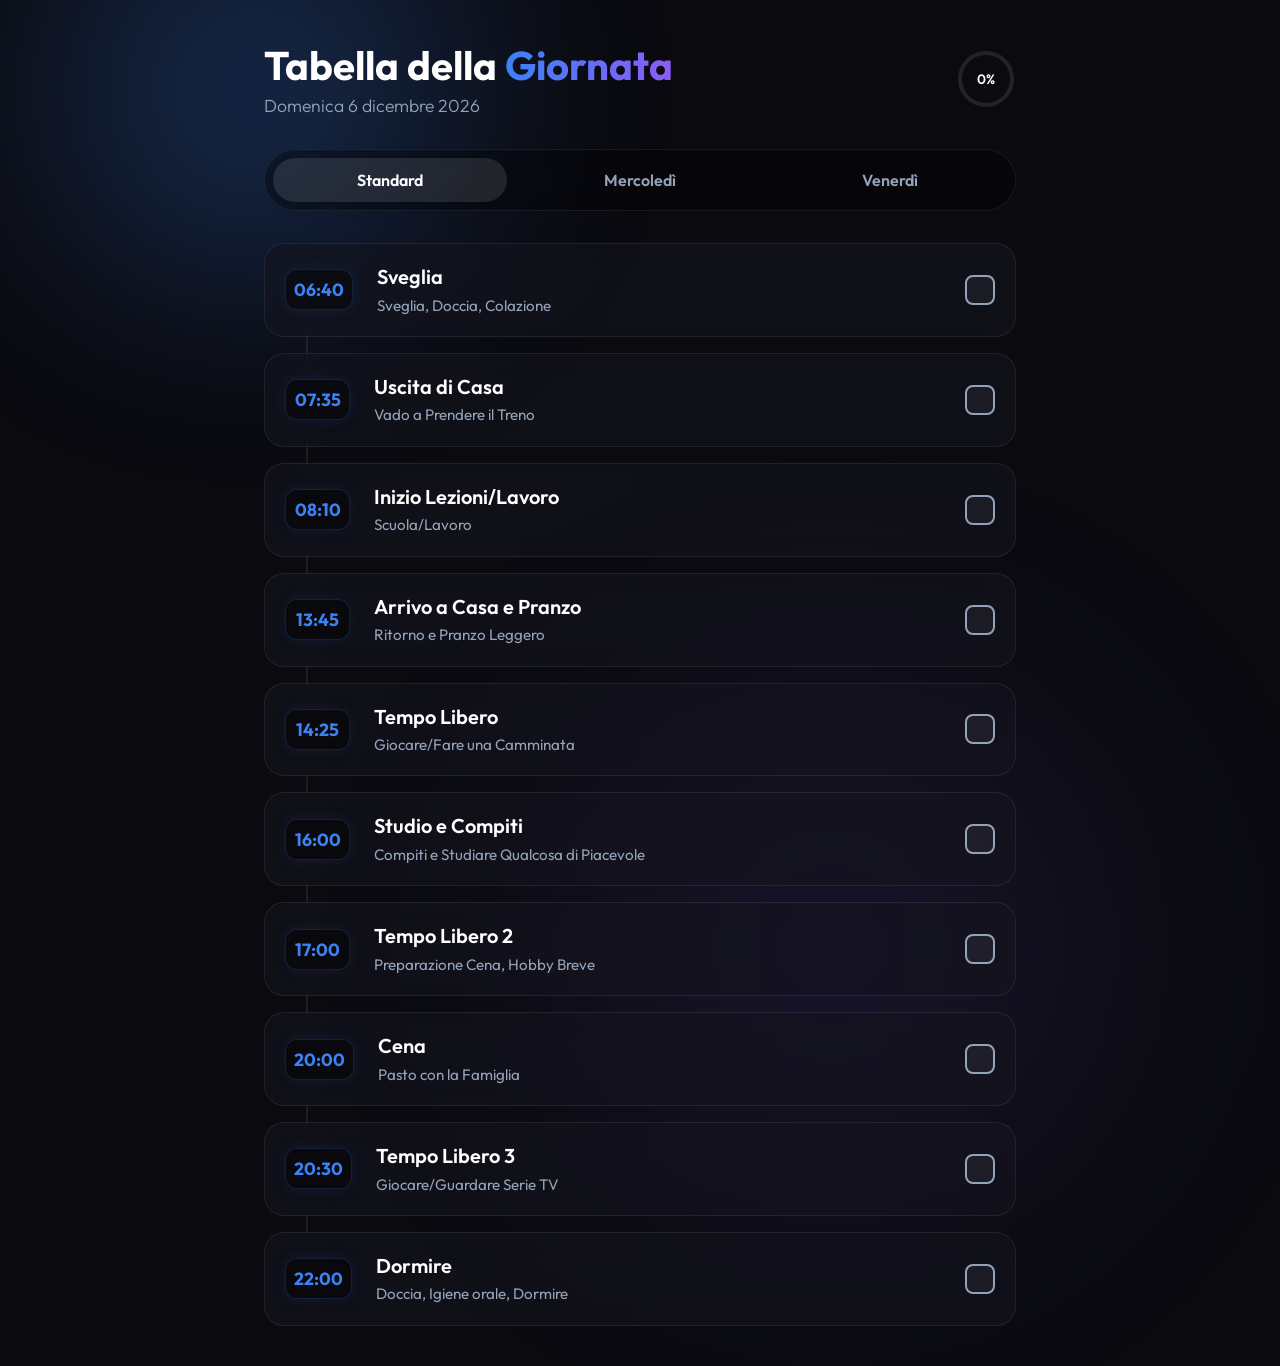
==== index.html @ 7959466a "Add files via upload" ====
<!DOCTYPE html>
<html lang="it">

<head>
    <meta charset="UTF-8">
    <meta name="viewport" content="width=device-width, initial-scale=1.0">
    <title>La Mia Giornata</title>
    <link rel="preconnect" href="https://fonts.googleapis.com">
    <link rel="preconnect" href="https://fonts.gstatic.com" crossorigin>
    <link href="https://fonts.googleapis.com/css2?family=Outfit:wght@300;400;600;700&display=swap" rel="stylesheet">
    <link href='https://unpkg.com/boxicons@2.1.4/css/boxicons.min.css' rel='stylesheet'>
    <link rel="stylesheet" href="style.css">
</head>

<body>
    <div class="background-glow"></div>
    <div class="container">
        <header>
            <div class="header-left">
                <h1>Tabella della <span class="highlight">Giornata</span></h1>
                <p id="date-display" class="date-display">Caricamento data...</p>
            </div>
            <div class="header-right">
                <div class="progress-ring-container" title="Progresso Giornaliero">
                    <svg class="progress-ring" width="60" height="60">
                        <circle class="progress-ring__circle-bg" stroke="rgba(255,255,255,0.1)" stroke-width="4"
                            fill="transparent" r="26" cx="30" cy="30" />
                        <circle class="progress-ring__circle" id="progress-circle" stroke="#3b82f6" stroke-width="4"
                            fill="transparent" r="26" cx="30" cy="30" />
                    </svg>
                    <span id="progress-text" class="progress-text">0%</span>
                </div>
            </div>
        </header>

        <div class="tabs" id="day-tabs">
            <button class="tab-btn active" data-day="standard">Standard</button>
            <button class="tab-btn" data-day="mercoledi">Mercoledì</button>
            <button class="tab-btn" data-day="venerdi">Venerdì</button>
        </div>

        <main>
            <div class="schedule-list" id="schedule-list">
                <!-- Tasks injected by JavaScript -->
            </div>
            <div class="all-done-message" id="all-done-message">
                <i class='bx bxs-party'></i>
                <h3>Giornata Completata!</h3>
                <p>Ottimo lavoro. Hai completato tutte le attività previste per oggi.</p>
            </div>
        </main>
    </div>

    <script src="script.js"></script>
</body>

</html>
---- style.css ----
:root {
    --bg-main: #0a0a0f;
    --card-bg: rgba(20, 20, 30, 0.6);
    --card-border: rgba(255, 255, 255, 0.08);
    --text-primary: #ffffff;
    --text-secondary: #94a3b8;
    --accent: #3b82f6;
    --accent-glow: rgba(59, 130, 246, 0.5);
    --success: #10b981;
    --gradient-start: #3b82f6;
    --gradient-end: #8b5cf6;
}

* {
    margin: 0;
    padding: 0;
    box-sizing: border-box;
    font-family: 'Outfit', sans-serif;
}

body {
    background-color: var(--bg-main);
    color: var(--text-primary);
    min-height: 100vh;
    display: flex;
    justify-content: center;
    position: relative;
    overflow-x: hidden;
}

.background-glow {
    position: fixed;
    top: -20vh;
    left: -10vw;
    width: 60vw;
    height: 60vh;
    background: radial-gradient(circle, var(--accent-glow) 0%, rgba(10,10,15,0) 70%);
    filter: blur(80px);
    z-index: -1;
    opacity: 0.6;
}

.background-glow::after {
    content: '';
    position: absolute;
    bottom: -100vh;
    right: -50vw;
    width: 70vw;
    height: 70vh;
    background: radial-gradient(circle, rgba(139, 92, 246, 0.3) 0%, rgba(10,10,15,0) 70%);
    filter: blur(100px);
}

.container {
    width: 100%;
    max-width: 800px;
    padding: 2.5rem 1.5rem;
    z-index: 1;
}

header {
    display: flex;
    justify-content: space-between;
    align-items: center;
    margin-bottom: 2rem;
    animation: fadeInDown 0.8s ease backwards;
}

h1 {
    font-size: 2.5rem;
    font-weight: 700;
    margin-bottom: 0.25rem;
}

.highlight {
    background: linear-gradient(to right, var(--gradient-start), var(--gradient-end));
    -webkit-background-clip: text;
    -webkit-text-fill-color: transparent;
}

.date-display {
    color: var(--text-secondary);
    font-size: 1.1rem;
    font-weight: 300;
}

.progress-ring-container {
    position: relative;
    width: 60px;
    height: 60px;
    display: flex;
    align-items: center;
    justify-content: center;
}

.progress-ring__circle, .progress-ring__circle-bg {
    transition: stroke-dashoffset 0.5s ease-in-out, stroke 0.5s ease;
    transform: rotate(-90deg);
    transform-origin: 50% 50%;
    stroke-linecap: round;
}

.progress-text {
    position: absolute;
    font-size: 0.85rem;
    font-weight: 600;
}

.tabs {
    display: flex;
    gap: 1rem;
    margin-bottom: 2rem;
    background: rgba(0,0,0,0.3);
    padding: 0.5rem;
    border-radius: 100px;
    border: 1px solid var(--card-border);
    backdrop-filter: blur(10px);
    animation: fadeIn 1s ease backwards;
    animation-delay: 0.2s;
}

.tab-btn {
    flex: 1;
    background: transparent;
    border: none;
    color: var(--text-secondary);
    padding: 0.75rem 1.5rem;
    border-radius: 100px;
    font-size: 1rem;
    font-weight: 600;
    cursor: pointer;
    transition: all 0.3s ease;
}

.tab-btn:hover {
    color: var(--text-primary);
}

.tab-btn.active {
    background: rgba(255,255,255,0.1);
    color: var(--text-primary);
    box-shadow: 0 4px 15px rgba(0,0,0,0.2);
}

.schedule-list {
    display: flex;
    flex-direction: column;
    gap: 1rem;
    position: relative;
}

.schedule-list::before {
    content: '';
    position: absolute;
    left: 42px;
    top: 20px;
    bottom: 20px;
    width: 2px;
    background: var(--card-border);
    z-index: 0;
}

.task-card {
    display: flex;
    align-items: center;
    background: var(--card-bg);
    border: 1px solid var(--card-border);
    backdrop-filter: blur(12px);
    border-radius: 20px;
    padding: 1.25rem;
    gap: 1.5rem;
    transition: all 0.3s cubic-bezier(0.25, 0.8, 0.25, 1);
    position: relative;
    overflow: hidden;
    z-index: 1;
    animation: slideUpFade 0.6s ease backwards;
}

.task-card:hover {
    transform: translateY(-3px);
    box-shadow: 0 10px 25px rgba(0,0,0,0.4);
    border-color: rgba(255,255,255,0.15);
}

.task-card.completed {
    opacity: 0.6;
}

.task-card.completed::after {
    content: '';
    position: absolute;
    inset: 0;
    background: linear-gradient(to right, rgba(16, 185, 129, 0.1), transparent);
    z-index: -1;
}

.task-time {
    display: flex;
    flex-direction: column;
    align-items: center;
    justify-content: center;
    min-width: 65px;
    background: rgba(0,0,0,0.4);
    padding: 0.5rem;
    border-radius: 12px;
    font-weight: 700;
    color: var(--accent);
    font-size: 1.1rem;
    border: 1px solid rgba(59, 130, 246, 0.2);
    box-shadow: 0 0 15px rgba(59, 130, 246, 0.1);
}

.completed .task-time {
    color: var(--success);
    border-color: rgba(16, 185, 129, 0.3);
    box-shadow: 0 0 15px rgba(16, 185, 129, 0.1);
}

.task-info {
    flex: 1;
}

.task-title {
    font-size: 1.25rem;
    font-weight: 600;
    margin-bottom: 0.35rem;
    color: var(--text-primary);
    transition: color 0.3s;
}

.completed .task-title {
    color: var(--text-secondary);
    text-decoration: line-through;
}

.task-details {
    font-size: 0.95rem;
    color: var(--text-secondary);
    line-height: 1.4;
}

.checkbox-container {
    position: relative;
    width: 30px;
    height: 30px;
    cursor: pointer;
}

.checkbox-container input {
    position: absolute;
    opacity: 0;
    cursor: pointer;
    height: 0;
    width: 0;
}

.checkmark {
    position: absolute;
    top: 0;
    left: 0;
    height: 30px;
    width: 30px;
    background: rgba(255,255,255,0.05);
    border: 2px solid var(--text-secondary);
    border-radius: 8px;
    transition: all 0.3s ease;
    display: flex;
    align-items: center;
    justify-content: center;
}

.checkbox-container:hover input ~ .checkmark {
    border-color: var(--accent);
    background-color: rgba(59, 130, 246, 0.1);
}

.checkbox-container input:checked ~ .checkmark {
    background-color: var(--success);
    border-color: var(--success);
    box-shadow: 0 0 15px rgba(16, 185, 129, 0.4);
}

.checkmark:after {
    content: "";
    position: absolute;
    display: none;
    left: 9px;
    top: 4px;
    width: 6px;
    height: 14px;
    border: solid white;
    border-width: 0 2px 2px 0;
    transform: rotate(45deg);
    animation: checkAnim 0.3s forwards;
}

.checkbox-container input:checked ~ .checkmark:after {
    display: block;
}

.all-done-message {
    display: none;
    text-align: center;
    margin-top: 3rem;
    padding: 2.5rem;
    background: rgba(16, 185, 129, 0.1);
    border: 1px solid rgba(16, 185, 129, 0.2);
    border-radius: 20px;
    color: var(--success);
    animation: slideUpFade 0.6s ease;
}

.all-done-message.visible {
    display: block;
}

.all-done-message i {
    font-size: 4rem;
    margin-bottom: 1rem;
    text-shadow: 0 0 20px rgba(16, 185, 129, 0.4);
}

.all-done-message h3 {
    font-size: 1.5rem;
    margin-bottom: 0.5rem;
    color: var(--text-primary);
}

.all-done-message p {
    color: var(--text-secondary);
}

@keyframes slideUpFade {
    0% {
        opacity: 0;
        transform: translateY(20px);
    }
    100% {
        opacity: 1;
        transform: translateY(0);
    }
}

@keyframes fadeIn {
    0% { opacity: 0; }
    100% { opacity: 1; }
}

@keyframes fadeInDown {
    0% {
        opacity: 0;
        transform: translateY(-20px);
    }
    100% {
        opacity: 1;
        transform: translateY(0);
    }
}

@keyframes checkAnim {
    0% {
        height: 0;
        width: 0;
        opacity: 0;
    }
    100% {
        height: 14px;
        width: 6px;
        opacity: 1;
    }
}

@media (max-width: 600px) {
    header {
        flex-direction: column;
        align-items: flex-start;
        gap: 1.5rem;
    }
    
    .header-right {
        align-self: flex-start;
    }

    .task-card {
        padding: 1rem;
        gap: 1rem;
    }
    
    h1 {
        font-size: 2rem;
    }
}
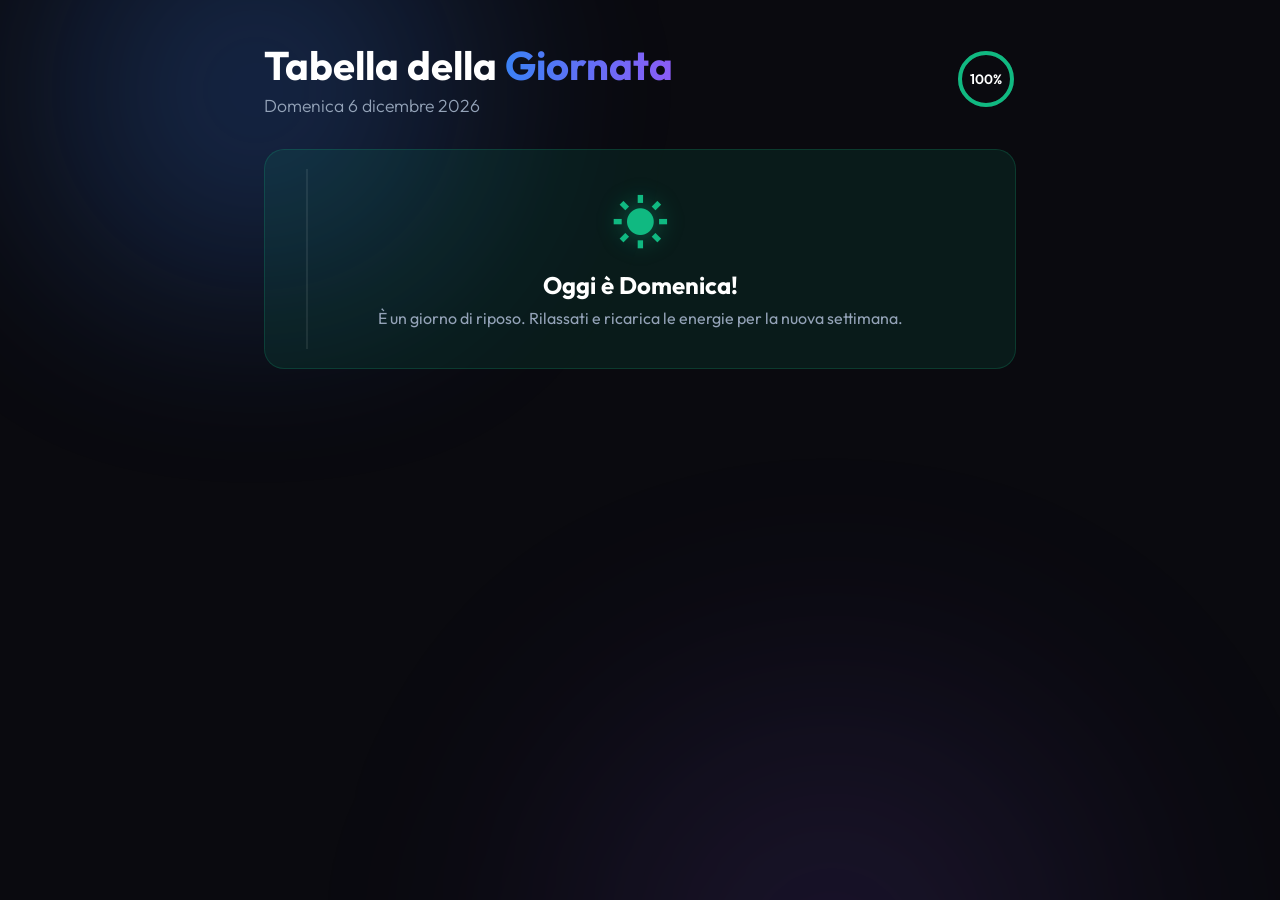
==== commit 110391cc: "Add files via upload" ====
--- a/index.html
+++ b/index.html
@@ -33,11 +33,13 @@
             </div>
         </header>
 
+        <!-- Tabs removed as per user request to only show the relevant day automatically
         <div class="tabs" id="day-tabs">
             <button class="tab-btn active" data-day="standard">Standard</button>
             <button class="tab-btn" data-day="mercoledi">Mercoledì</button>
             <button class="tab-btn" data-day="venerdi">Venerdì</button>
         </div>
+        -->
 
         <main>
             <div class="schedule-list" id="schedule-list">
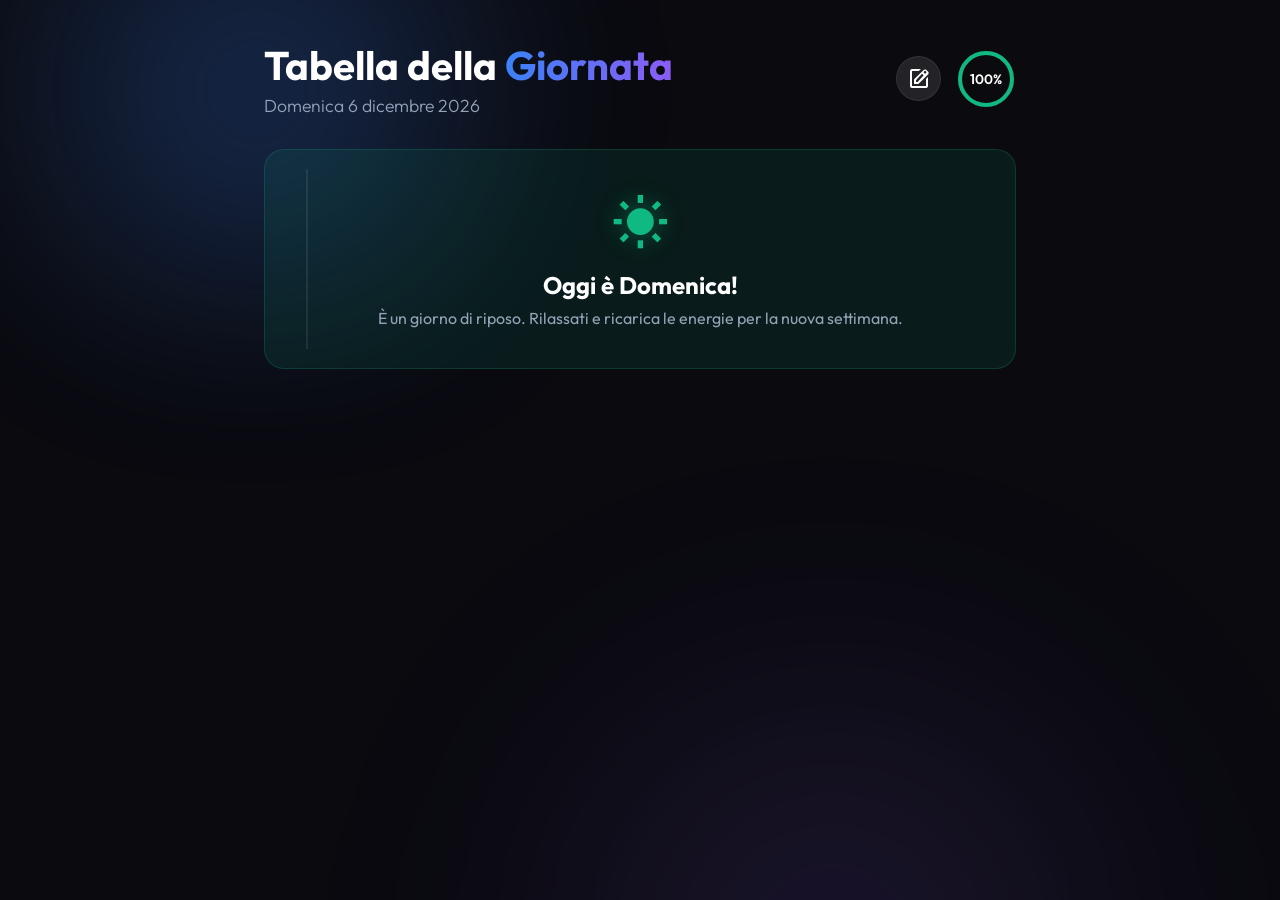
==== commit 194d5221: "Add files via upload" ====
--- a/index.html
+++ b/index.html
@@ -21,6 +21,9 @@
                 <p id="date-display" class="date-display">Caricamento data...</p>
             </div>
             <div class="header-right">
+                <button class="icon-btn" id="edit-btn" title="Modifica Tabella">
+                    <i class='bx bx-edit'></i>
+                </button>
                 <div class="progress-ring-container" title="Progresso Giornaliero">
                     <svg class="progress-ring" width="60" height="60">
                         <circle class="progress-ring__circle-bg" stroke="rgba(255,255,255,0.1)" stroke-width="4"
@@ -53,6 +56,36 @@
         </main>
     </div>
 
+    <!-- Edit Modal -->
+    <div class="modal-overlay" id="edit-modal">
+        <div class="modal-content">
+            <div class="modal-header">
+                <h2>Modifica <span class="highlight">Tabella</span></h2>
+                <button class="close-btn" id="close-modal-btn"><i class='bx bx-x'></i></button>
+            </div>
+
+            <div class="modal-tabs">
+                <button class="modal-tab-btn active" data-edit-day="standard">Standard</button>
+                <button class="modal-tab-btn" data-edit-day="mercoledi">Mercoledì</button>
+                <button class="modal-tab-btn" data-edit-day="venerdi">Venerdì</button>
+            </div>
+
+            <div class="modal-body">
+                <div id="edit-tasks-container" class="edit-tasks-container">
+                    <!-- Tasks injected by JavaScript -->
+                </div>
+                <button class="add-task-btn" id="add-task-btn">
+                    <i class='bx bx-plus'></i> Aggiungi Attività
+                </button>
+            </div>
+
+            <div class="modal-footer">
+                <button class="btn btn-secondary" id="cancel-edit-btn">Annulla</button>
+                <button class="btn btn-primary" id="save-edit-btn">Salva Modifiche</button>
+            </div>
+        </div>
+    </div>
+
     <script src="script.js"></script>
 </body>
 
--- a/style.css
+++ b/style.css
@@ -34,7 +34,7 @@
     left: -10vw;
     width: 60vw;
     height: 60vh;
-    background: radial-gradient(circle, var(--accent-glow) 0%, rgba(10,10,15,0) 70%);
+    background: radial-gradient(circle, var(--accent-glow) 0%, rgba(10, 10, 15, 0) 70%);
     filter: blur(80px);
     z-index: -1;
     opacity: 0.6;
@@ -47,7 +47,7 @@
     right: -50vw;
     width: 70vw;
     height: 70vh;
-    background: radial-gradient(circle, rgba(139, 92, 246, 0.3) 0%, rgba(10,10,15,0) 70%);
+    background: radial-gradient(circle, rgba(139, 92, 246, 0.3) 0%, rgba(10, 10, 15, 0) 70%);
     filter: blur(100px);
 }
 
@@ -75,6 +75,7 @@
 .highlight {
     background: linear-gradient(to right, var(--gradient-start), var(--gradient-end));
     -webkit-background-clip: text;
+    background-clip: text;
     -webkit-text-fill-color: transparent;
 }
 
@@ -93,7 +94,8 @@
     justify-content: center;
 }
 
-.progress-ring__circle, .progress-ring__circle-bg {
+.progress-ring__circle,
+.progress-ring__circle-bg {
     transition: stroke-dashoffset 0.5s ease-in-out, stroke 0.5s ease;
     transform: rotate(-90deg);
     transform-origin: 50% 50%;
@@ -110,7 +112,7 @@
     display: flex;
     gap: 1rem;
     margin-bottom: 2rem;
-    background: rgba(0,0,0,0.3);
+    background: rgba(0, 0, 0, 0.3);
     padding: 0.5rem;
     border-radius: 100px;
     border: 1px solid var(--card-border);
@@ -137,9 +139,9 @@
 }
 
 .tab-btn.active {
-    background: rgba(255,255,255,0.1);
-    color: var(--text-primary);
-    box-shadow: 0 4px 15px rgba(0,0,0,0.2);
+    background: rgba(255, 255, 255, 0.1);
+    color: var(--text-primary);
+    box-shadow: 0 4px 15px rgba(0, 0, 0, 0.2);
 }
 
 .schedule-list {
@@ -178,8 +180,8 @@
 
 .task-card:hover {
     transform: translateY(-3px);
-    box-shadow: 0 10px 25px rgba(0,0,0,0.4);
-    border-color: rgba(255,255,255,0.15);
+    box-shadow: 0 10px 25px rgba(0, 0, 0, 0.4);
+    border-color: rgba(255, 255, 255, 0.15);
 }
 
 .task-card.completed {
@@ -200,7 +202,7 @@
     align-items: center;
     justify-content: center;
     min-width: 65px;
-    background: rgba(0,0,0,0.4);
+    background: rgba(0, 0, 0, 0.4);
     padding: 0.5rem;
     border-radius: 12px;
     font-weight: 700;
@@ -260,7 +262,7 @@
     left: 0;
     height: 30px;
     width: 30px;
-    background: rgba(255,255,255,0.05);
+    background: rgba(255, 255, 255, 0.05);
     border: 2px solid var(--text-secondary);
     border-radius: 8px;
     transition: all 0.3s ease;
@@ -269,12 +271,12 @@
     justify-content: center;
 }
 
-.checkbox-container:hover input ~ .checkmark {
+.checkbox-container:hover input~.checkmark {
     border-color: var(--accent);
     background-color: rgba(59, 130, 246, 0.1);
 }
 
-.checkbox-container input:checked ~ .checkmark {
+.checkbox-container input:checked~.checkmark {
     background-color: var(--success);
     border-color: var(--success);
     box-shadow: 0 0 15px rgba(16, 185, 129, 0.4);
@@ -294,7 +296,7 @@
     animation: checkAnim 0.3s forwards;
 }
 
-.checkbox-container input:checked ~ .checkmark:after {
+.checkbox-container input:checked~.checkmark:after {
     display: block;
 }
 
@@ -335,6 +337,7 @@
         opacity: 0;
         transform: translateY(20px);
     }
+
     100% {
         opacity: 1;
         transform: translateY(0);
@@ -342,8 +345,13 @@
 }
 
 @keyframes fadeIn {
-    0% { opacity: 0; }
-    100% { opacity: 1; }
+    0% {
+        opacity: 0;
+    }
+
+    100% {
+        opacity: 1;
+    }
 }
 
 @keyframes fadeInDown {
@@ -351,6 +359,7 @@
         opacity: 0;
         transform: translateY(-20px);
     }
+
     100% {
         opacity: 1;
         transform: translateY(0);
@@ -363,11 +372,306 @@
         width: 0;
         opacity: 0;
     }
+
     100% {
         height: 14px;
         width: 6px;
         opacity: 1;
     }
+}
+
+/* Modal Styles */
+.icon-btn {
+    background: rgba(255, 255, 255, 0.1);
+    border: 1px solid var(--card-border);
+    color: var(--text-primary);
+    width: 45px;
+    height: 45px;
+    border-radius: 50%;
+    display: flex;
+    align-items: center;
+    justify-content: center;
+    font-size: 1.5rem;
+    cursor: pointer;
+    transition: all 0.3s ease;
+    margin-right: 15px;
+}
+
+.icon-btn:hover {
+    background: var(--accent);
+    color: white;
+    transform: rotate(15deg) scale(1.1);
+    box-shadow: 0 0 15px var(--accent-glow);
+}
+
+.header-right {
+    display: flex;
+    align-items: center;
+}
+
+.modal-overlay {
+    position: fixed;
+    top: 0;
+    left: 0;
+    right: 0;
+    bottom: 0;
+    background: rgba(0, 0, 0, 0.7);
+    backdrop-filter: blur(8px);
+    z-index: 1000;
+    display: flex;
+    align-items: center;
+    justify-content: center;
+    opacity: 0;
+    visibility: hidden;
+    transition: all 0.3s ease;
+}
+
+.modal-overlay.active {
+    opacity: 1;
+    visibility: visible;
+}
+
+.modal-content {
+    background: var(--bg-main);
+    border: 1px solid var(--card-border);
+    border-radius: 20px;
+    width: 90%;
+    max-width: 600px;
+    max-height: 90vh;
+    display: flex;
+    flex-direction: column;
+    box-shadow: 0 25px 50px -12px rgba(0, 0, 0, 0.5);
+    transform: translateY(20px);
+    transition: all 0.4s cubic-bezier(0.25, 0.8, 0.25, 1);
+}
+
+.modal-overlay.active .modal-content {
+    transform: translateY(0);
+}
+
+.modal-header {
+    padding: 1.5rem 2rem;
+    border-bottom: 1px solid var(--card-border);
+    display: flex;
+    justify-content: space-between;
+    align-items: center;
+}
+
+.modal-header h2 {
+    font-size: 1.8rem;
+}
+
+.close-btn {
+    background: transparent;
+    border: none;
+    color: var(--text-secondary);
+    font-size: 2rem;
+    cursor: pointer;
+    transition: color 0.3s;
+}
+
+.close-btn:hover {
+    color: #ef4444;
+    /* red */
+}
+
+.modal-tabs {
+    display: flex;
+    background: rgba(0, 0, 0, 0.3);
+    padding: 1rem 2rem 0;
+    border-bottom: 1px solid var(--card-border);
+}
+
+.modal-tab-btn {
+    background: transparent;
+    border: none;
+    color: var(--text-secondary);
+    padding: 1rem 1.5rem;
+    font-size: 1rem;
+    font-weight: 600;
+    cursor: pointer;
+    transition: all 0.3s ease;
+    border-bottom: 3px solid transparent;
+}
+
+.modal-tab-btn:hover {
+    color: var(--text-primary);
+}
+
+.modal-tab-btn.active {
+    color: var(--accent);
+    border-bottom-color: var(--accent);
+}
+
+.modal-body {
+    padding: 1.5rem 1rem 1.5rem 2rem;
+    overflow-y: auto;
+    flex: 1;
+}
+
+/* Custom Scrollbar for Modal Body */
+.modal-body::-webkit-scrollbar {
+    width: 6px;
+}
+
+.modal-body::-webkit-scrollbar-track {
+    background: transparent;
+    margin-top: 10px;
+    margin-bottom: 10px;
+}
+
+.modal-body::-webkit-scrollbar-thumb {
+    background-color: var(--card-border);
+    border-radius: 10px;
+}
+
+.modal-body::-webkit-scrollbar-thumb:hover {
+    background-color: var(--text-secondary);
+}
+
+.edit-tasks-container {
+    display: flex;
+    flex-direction: column;
+    gap: 1rem;
+    margin-bottom: 1.5rem;
+    padding-right: 1rem;
+    /* Extra space so content doesn't touch the scrollbar */
+}
+
+.edit-task-row {
+    display: grid;
+    grid-template-columns: 100px 1.2fr 1.5fr 45px;
+    gap: 12px;
+    background: rgba(255, 255, 255, 0.03);
+    padding: 1.25rem;
+    border-radius: 12px;
+    border: 1px solid var(--card-border);
+    align-items: center;
+    transition: all 0.3s;
+}
+
+.edit-task-row:hover {
+    background: rgba(255, 255, 255, 0.05);
+    border-color: rgba(255, 255, 255, 0.1);
+}
+
+.edit-task-row input {
+    background: rgba(0, 0, 0, 0.5);
+    border: 1px solid var(--card-border);
+    color: var(--text-primary);
+    padding: 0.85rem 0.75rem;
+    border-radius: 8px;
+    font-size: 0.95rem;
+    width: 100%;
+}
+
+.edit-task-row input[type="time"] {
+    position: relative;
+    cursor: pointer;
+    font-family: monospace;
+    font-size: 1.05rem;
+    text-align: center;
+    padding-left: 0.5rem;
+    padding-right: 0.5rem;
+}
+
+.edit-task-row input[type="time"]::-webkit-calendar-picker-indicator {
+    background: transparent;
+    bottom: 0;
+    color: transparent;
+    cursor: pointer;
+    height: auto;
+    left: 0;
+    position: absolute;
+    right: 0;
+    top: 0;
+    width: auto;
+}
+
+.edit-task-row input:focus {
+    outline: none;
+    border-color: var(--accent);
+    box-shadow: 0 0 0 2px rgba(59, 130, 246, 0.2);
+}
+
+.remove-task-btn {
+    background: rgba(239, 68, 68, 0.1);
+    color: #ef4444;
+    border: 1px solid rgba(239, 68, 68, 0.2);
+    width: 100%;
+    height: 45px;
+    border-radius: 8px;
+    display: flex;
+    align-items: center;
+    justify-content: center;
+    cursor: pointer;
+    transition: all 0.3s;
+    font-size: 1.2rem;
+}
+
+.remove-task-btn:hover {
+    background: #ef4444;
+    color: white;
+}
+
+.add-task-btn {
+    width: 100%;
+    padding: 1rem;
+    background: rgba(59, 130, 246, 0.1);
+    border: 2px dashed var(--accent);
+    color: var(--accent);
+    border-radius: 12px;
+    font-size: 1rem;
+    font-weight: 600;
+    cursor: pointer;
+    display: flex;
+    align-items: center;
+    justify-content: center;
+    gap: 0.5rem;
+    transition: all 0.3s;
+}
+
+.add-task-btn:hover {
+    background: rgba(59, 130, 246, 0.2);
+}
+
+.modal-footer {
+    padding: 1.5rem 2rem;
+    border-top: 1px solid var(--card-border);
+    display: flex;
+    justify-content: flex-end;
+    gap: 1rem;
+}
+
+.btn {
+    padding: 0.75rem 1.5rem;
+    border-radius: 8px;
+    font-weight: 600;
+    font-size: 1rem;
+    cursor: pointer;
+    transition: all 0.3s;
+    border: none;
+}
+
+.btn-secondary {
+    background: transparent;
+    color: var(--text-secondary);
+}
+
+.btn-secondary:hover {
+    background: rgba(255, 255, 255, 0.1);
+    color: var(--text-primary);
+}
+
+.btn-primary {
+    background: var(--accent);
+    color: white;
+    box-shadow: 0 4px 15px var(--accent-glow);
+}
+
+.btn-primary:hover {
+    background: #2563eb;
+    box-shadow: 0 6px 20px var(--accent-glow);
 }
 
 @media (max-width: 600px) {
@@ -376,7 +680,7 @@
         align-items: flex-start;
         gap: 1.5rem;
     }
-    
+
     .header-right {
         align-self: flex-start;
     }
@@ -385,8 +689,38 @@
         padding: 1rem;
         gap: 1rem;
     }
-    
-    h1 {
-        font-size: 2rem;
-    }
-}
+
+    .edit-task-row {
+        grid-template-columns: 1fr;
+        grid-template-rows: auto auto auto auto;
+        gap: 12px;
+        padding: 1.25rem 1rem;
+        position: relative;
+    }
+
+    .remove-task-btn {
+        grid-row: 1;
+        justify-self: end;
+        width: 45px;
+        position: absolute;
+        top: 1rem;
+        right: 1rem;
+    }
+
+    .edit-task-row input:nth-child(1) {
+        grid-row: 1;
+        width: calc(100% - 60px);
+        text-align: left;
+        padding-left: 1rem;
+    }
+
+    .edit-task-row input:nth-child(2) {
+        grid-row: 2;
+        width: 100%;
+    }
+
+    .edit-task-row input:nth-child(3) {
+        grid-row: 3;
+        width: 100%;
+    }
+}
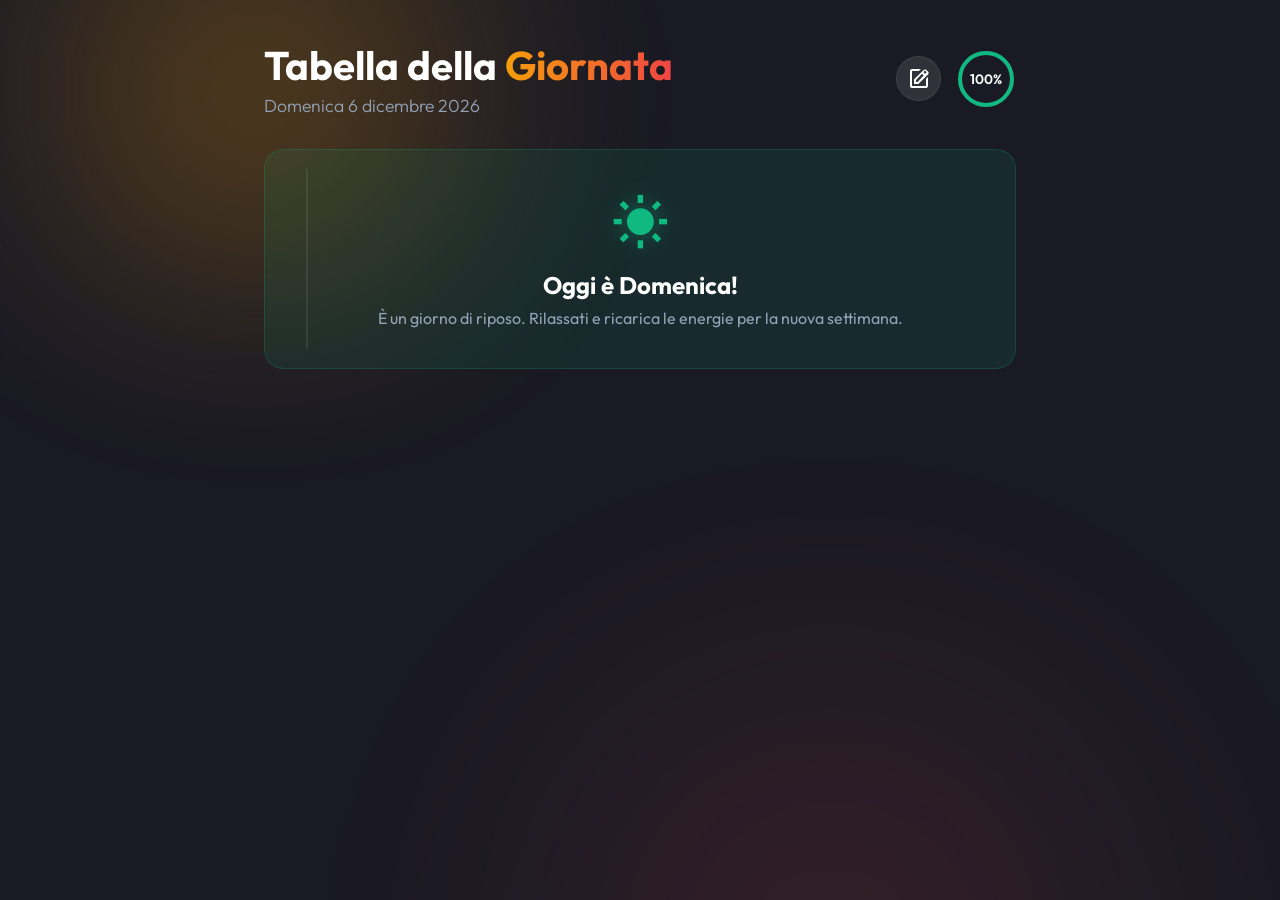
==== commit 21d5a9a9: "Add files via upload" ====
--- a/index.html
+++ b/index.html
@@ -10,9 +10,17 @@
     <link href="https://fonts.googleapis.com/css2?family=Outfit:wght@300;400;600;700&display=swap" rel="stylesheet">
     <link href='https://unpkg.com/boxicons@2.1.4/css/boxicons.min.css' rel='stylesheet'>
     <link rel="stylesheet" href="style.css">
+    <!-- PWA Manifest -->
+    <link rel="manifest" href="manifest.json">
+    <meta name="theme-color" content="#3b82f6">
+    <link rel="apple-touch-icon"
+        href="data:image/svg+xml;utf8,<svg xmlns='http://www.w3.org/2000/svg' viewBox='0 0 100 100'><rect width='100' height='100' rx='20' fill='%233b82f6'/><text x='50%' y='50%' font-size='60' text-anchor='middle' dominant-baseline='central' fill='white'>📅</text></svg>">
 </head>
 
 <body>
+    <!-- Toast Notifications Container -->
+    <div id="toast-container" class="toast-container"></div>
+
     <div class="background-glow"></div>
     <div class="container">
         <header>
@@ -80,8 +88,17 @@
             </div>
 
             <div class="modal-footer">
-                <button class="btn btn-secondary" id="cancel-edit-btn">Annulla</button>
-                <button class="btn btn-primary" id="save-edit-btn">Salva Modifiche</button>
+                <div class="footer-left" style="display:flex; gap:0.5rem; flex:1;">
+                    <button class="btn btn-secondary" id="export-btn" title="Esporta Dati"><i
+                            class='bx bx-export'></i></button>
+                    <button class="btn btn-secondary" id="import-btn" title="Importa Dati"><i
+                            class='bx bx-import'></i></button>
+                    <input type="file" id="import-file-input" accept=".json" style="display:none">
+                </div>
+                <div class="footer-right" style="display:flex; gap:1rem;">
+                    <button class="btn btn-secondary" id="cancel-edit-btn">Annulla</button>
+                    <button class="btn btn-primary" id="save-edit-btn">Salva Modifiche</button>
+                </div>
             </div>
         </div>
     </div>
--- a/style.css
+++ b/style.css
@@ -1,4 +1,5 @@
 :root {
+    /* Default dark theme (Night/Evening) */
     --bg-main: #0a0a0f;
     --card-bg: rgba(20, 20, 30, 0.6);
     --card-border: rgba(255, 255, 255, 0.08);
@@ -9,6 +10,43 @@
     --success: #10b981;
     --gradient-start: #3b82f6;
     --gradient-end: #8b5cf6;
+    --glow-secondary: rgba(139, 92, 246, 0.3);
+}
+
+body.theme-morning {
+    --bg-main: #1a1a24;
+    --gradient-start: #f59e0b;
+    --gradient-end: #ef4444;
+    --accent: #f59e0b;
+    --accent-glow: rgba(245, 158, 11, 0.5);
+    --glow-secondary: rgba(239, 68, 68, 0.3);
+}
+
+body.theme-afternoon {
+    --bg-main: #161b22;
+    --gradient-start: #06b6d4;
+    --gradient-end: #3b82f6;
+    --accent: #06b6d4;
+    --accent-glow: rgba(6, 182, 212, 0.5);
+    --glow-secondary: rgba(59, 130, 246, 0.3);
+}
+
+body.theme-evening {
+    --bg-main: #101018;
+    --gradient-start: #8b5cf6;
+    --gradient-end: #ec4899;
+    --accent: #8b5cf6;
+    --accent-glow: rgba(139, 92, 246, 0.5);
+    --glow-secondary: rgba(236, 72, 153, 0.3);
+}
+
+body.theme-night {
+    --bg-main: #050508;
+    --gradient-start: #3b82f6;
+    --gradient-end: #1e3a8a;
+    --accent: #3b82f6;
+    --accent-glow: rgba(59, 130, 246, 0.5);
+    --glow-secondary: rgba(30, 58, 138, 0.3);
 }
 
 * {
@@ -47,7 +85,7 @@
     right: -50vw;
     width: 70vw;
     height: 70vh;
-    background: radial-gradient(circle, rgba(139, 92, 246, 0.3) 0%, rgba(10, 10, 15, 0) 70%);
+    background: radial-gradient(circle, var(--glow-secondary) 0%, rgba(10, 10, 15, 0) 70%);
     filter: blur(100px);
 }
 
@@ -186,6 +224,12 @@
 
 .task-card.completed {
     opacity: 0.6;
+}
+
+.task-card.current-task {
+    border-color: var(--accent);
+    box-shadow: 0 0 20px var(--accent-glow);
+    animation: currentTaskPulse 2s infinite ease-in-out;
 }
 
 .task-card.completed::after {
@@ -380,6 +424,23 @@
     }
 }
 
+@keyframes currentTaskPulse {
+    0% {
+        box-shadow: 0 0 10px var(--accent-glow);
+        transform: scale(1);
+    }
+
+    50% {
+        box-shadow: 0 0 25px var(--accent-glow);
+        transform: scale(1.02);
+    }
+
+    100% {
+        box-shadow: 0 0 10px var(--accent-glow);
+        transform: scale(1);
+    }
+}
+
 /* Modal Styles */
 .icon-btn {
     background: rgba(255, 255, 255, 0.1);
@@ -540,7 +601,7 @@
 
 .edit-task-row {
     display: grid;
-    grid-template-columns: 100px 1.2fr 1.5fr 45px;
+    grid-template-columns: 20px 100px 1.2fr 1.5fr 45px;
     gap: 12px;
     background: rgba(255, 255, 255, 0.03);
     padding: 1.25rem;
@@ -548,6 +609,31 @@
     border: 1px solid var(--card-border);
     align-items: center;
     transition: all 0.3s;
+}
+
+.drag-handle {
+    color: var(--text-secondary);
+    cursor: grab;
+    font-size: 1.25rem;
+    display: flex;
+    align-items: center;
+    justify-content: center;
+}
+
+.drag-handle:active {
+    cursor: grabbing;
+}
+
+.edit-task-row.dragging {
+    opacity: 0.5;
+    background: rgba(255, 255, 255, 0.1);
+    box-shadow: 0 10px 20px rgba(0, 0, 0, 0.5);
+    border: 1px dashed var(--accent);
+}
+
+.edit-task-row.drag-over {
+    border-top: 2px solid var(--accent);
+    padding-top: 1.5rem;
 }
 
 .edit-task-row:hover {
@@ -707,20 +793,93 @@
         right: 1rem;
     }
 
-    .edit-task-row input:nth-child(1) {
+    .drag-handle {
+        position: absolute;
+        top: 1.5rem;
+        left: 0.5rem;
+    }
+
+    .edit-task-row .edit-time {
         grid-row: 1;
-        width: calc(100% - 60px);
+        width: calc(100% - 90px);
+        margin-left: 30px;
         text-align: left;
         padding-left: 1rem;
     }
 
-    .edit-task-row input:nth-child(2) {
+    .edit-task-row .edit-title {
         grid-row: 2;
         width: 100%;
     }
 
-    .edit-task-row input:nth-child(3) {
+    .edit-task-row .edit-details {
         grid-row: 3;
         width: 100%;
     }
+}
+
+/* Toast Notifications */
+.toast-container {
+    position: fixed;
+    bottom: 20px;
+    right: 20px;
+    display: flex;
+    flex-direction: column;
+    gap: 10px;
+    z-index: 9999;
+}
+
+.toast {
+    background: var(--bg-main);
+    border: 1px solid var(--accent);
+    border-left: 4px solid var(--accent);
+    color: var(--text-primary);
+    padding: 1rem 1.5rem;
+    border-radius: 8px;
+    box-shadow: 0 10px 25px rgba(0, 0, 0, 0.5), 0 0 15px var(--accent-glow);
+    display: flex;
+    flex-direction: column;
+    gap: 0.25rem;
+    animation: slideInRight 0.4s cubic-bezier(0.25, 0.8, 0.25, 1) forwards;
+    cursor: pointer;
+    min-width: 250px;
+}
+
+.toast.fade-out {
+    animation: fadeOut 0.4s ease forwards;
+}
+
+.toast-title {
+    font-weight: 700;
+    font-size: 1.1rem;
+    color: var(--accent);
+}
+
+.toast-details {
+    font-size: 0.9rem;
+    color: var(--text-secondary);
+}
+
+@keyframes slideInRight {
+    0% {
+        transform: translateX(100%);
+        opacity: 0;
+    }
+
+    100% {
+        transform: translateX(0);
+        opacity: 1;
+    }
+}
+
+@keyframes fadeOut {
+    0% {
+        transform: translateX(0);
+        opacity: 1;
+    }
+
+    100% {
+        transform: translateX(100%);
+        opacity: 0;
+    }
 }
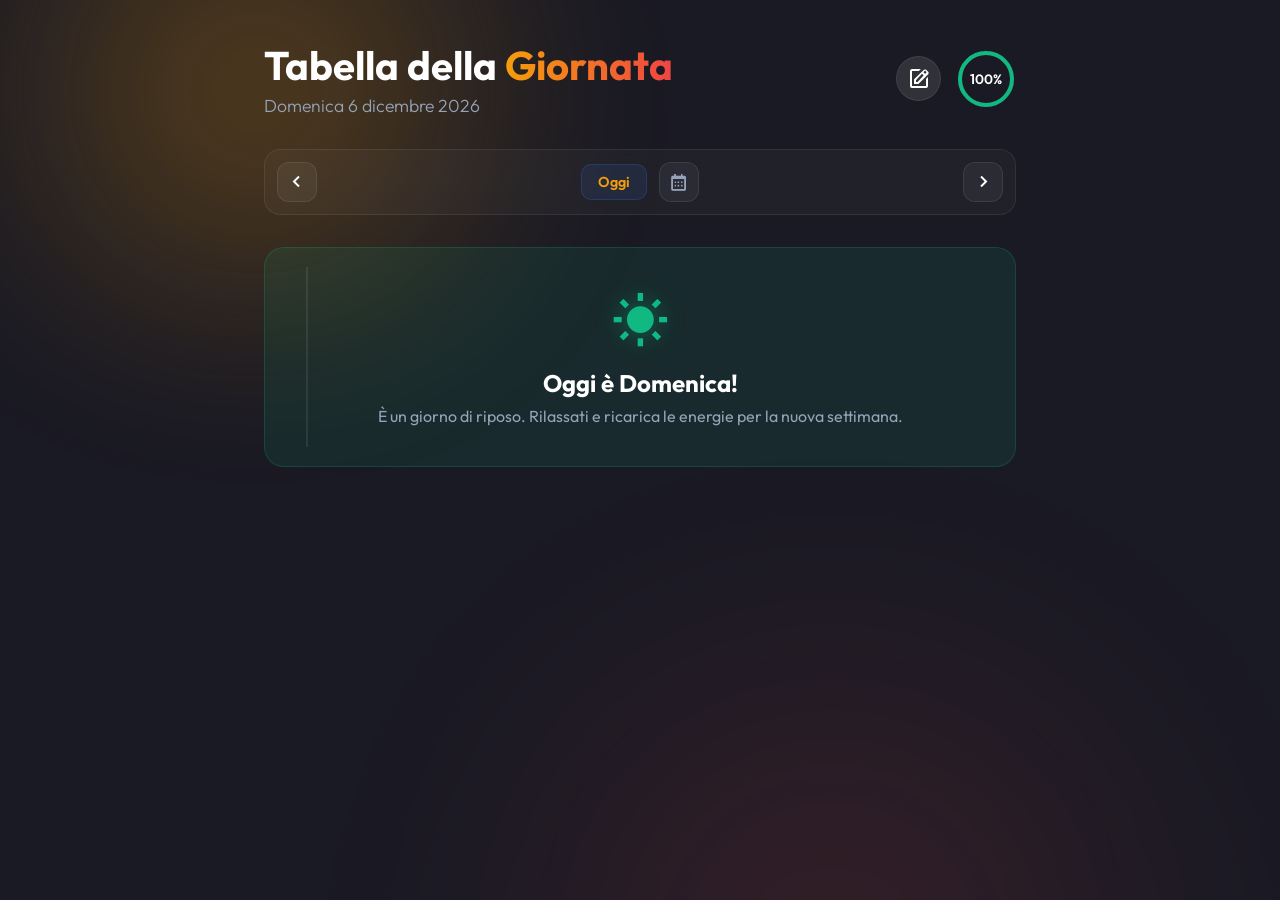
==== commit 5f6f9b3f: "a aaaaaa" ====
--- a/index.html
+++ b/index.html
@@ -44,13 +44,21 @@
             </div>
         </header>
 
-        <!-- Tabs removed as per user request to only show the relevant day automatically
-        <div class="tabs" id="day-tabs">
-            <button class="tab-btn active" data-day="standard">Standard</button>
-            <button class="tab-btn" data-day="mercoledi">Mercoledì</button>
-            <button class="tab-btn" data-day="venerdi">Venerdì</button>
-        </div>
-        -->
+        <nav class="agenda-nav">
+            <button class="nav-btn" id="prev-day" title="Giorno Precedente">
+                <i class='bx bx-chevron-left'></i>
+            </button>
+            <div class="date-picker-wrapper">
+                <button class="date-picker-btn" id="today-btn">Oggi</button>
+                <input type="date" id="calendar-input" class="calendar-input">
+                <label for="calendar-input" class="calendar-label">
+                    <i class='bx bx-calendar'></i>
+                </label>
+            </div>
+            <button class="nav-btn" id="next-day" title="Giorno Successivo">
+                <i class='bx bx-chevron-right'></i>
+            </button>
+        </nav>
 
         <main>
             <div class="schedule-list" id="schedule-list">
@@ -76,6 +84,8 @@
                 <button class="modal-tab-btn active" data-edit-day="standard">Standard</button>
                 <button class="modal-tab-btn" data-edit-day="mercoledi">Mercoledì</button>
                 <button class="modal-tab-btn" data-edit-day="venerdi">Venerdì</button>
+                <button class="modal-tab-btn highlight-tab" id="specific-date-tab" data-edit-day="specific">Evento
+                    Singolo (Data)</button>
             </div>
 
             <div class="modal-body">
--- a/style.css
+++ b/style.css
@@ -182,6 +182,92 @@
     box-shadow: 0 4px 15px rgba(0, 0, 0, 0.2);
 }
 
+/* Agenda Navigation */
+.agenda-nav {
+    display: flex;
+    align-items: center;
+    justify-content: space-between;
+    margin-bottom: 2rem;
+    background: rgba(255, 255, 255, 0.03);
+    padding: 0.75rem;
+    border-radius: 16px;
+    border: 1px solid var(--card-border);
+    backdrop-filter: blur(10px);
+    animation: fadeIn 1s ease backwards;
+    animation-delay: 0.2s;
+}
+
+.nav-btn {
+    background: rgba(255, 255, 255, 0.05);
+    border: 1px solid var(--card-border);
+    color: var(--text-primary);
+    width: 40px;
+    height: 40px;
+    border-radius: 12px;
+    display: flex;
+    align-items: center;
+    justify-content: center;
+    font-size: 1.5rem;
+    cursor: pointer;
+    transition: all 0.3s ease;
+}
+
+.nav-btn:hover {
+    background: var(--accent);
+    color: white;
+    transform: scale(1.05);
+}
+
+.date-picker-wrapper {
+    display: flex;
+    align-items: center;
+    gap: 0.75rem;
+}
+
+.date-picker-btn {
+    background: rgba(59, 130, 246, 0.1);
+    border: 1px solid rgba(59, 130, 246, 0.2);
+    color: var(--accent);
+    padding: 0.5rem 1rem;
+    border-radius: 10px;
+    font-size: 0.9rem;
+    font-weight: 600;
+    cursor: pointer;
+    transition: all 0.3s;
+}
+
+.date-picker-btn:hover {
+    background: var(--accent);
+    color: white;
+}
+
+.calendar-input {
+    position: absolute;
+    opacity: 0;
+    width: 0;
+    height: 0;
+}
+
+.calendar-label {
+    display: flex;
+    align-items: center;
+    justify-content: center;
+    width: 40px;
+    height: 40px;
+    background: rgba(255, 255, 255, 0.05);
+    border: 1px solid var(--card-border);
+    border-radius: 12px;
+    cursor: pointer;
+    font-size: 1.25rem;
+    color: var(--text-secondary);
+    transition: all 0.3s;
+}
+
+.calendar-label:hover {
+    color: var(--text-primary);
+    background: rgba(255, 255, 255, 0.1);
+}
+
 .schedule-list {
     display: flex;
     flex-direction: column;
@@ -564,6 +650,15 @@
     border-bottom-color: var(--accent);
 }
 
+.modal-tab-btn.highlight-tab {
+    color: #f59e0b;
+    /* Amber color for special events */
+}
+
+.modal-tab-btn.highlight-tab.active {
+    border-bottom-color: #f59e0b;
+}
+
 .modal-body {
     padding: 1.5rem 1rem 1.5rem 2rem;
     overflow-y: auto;
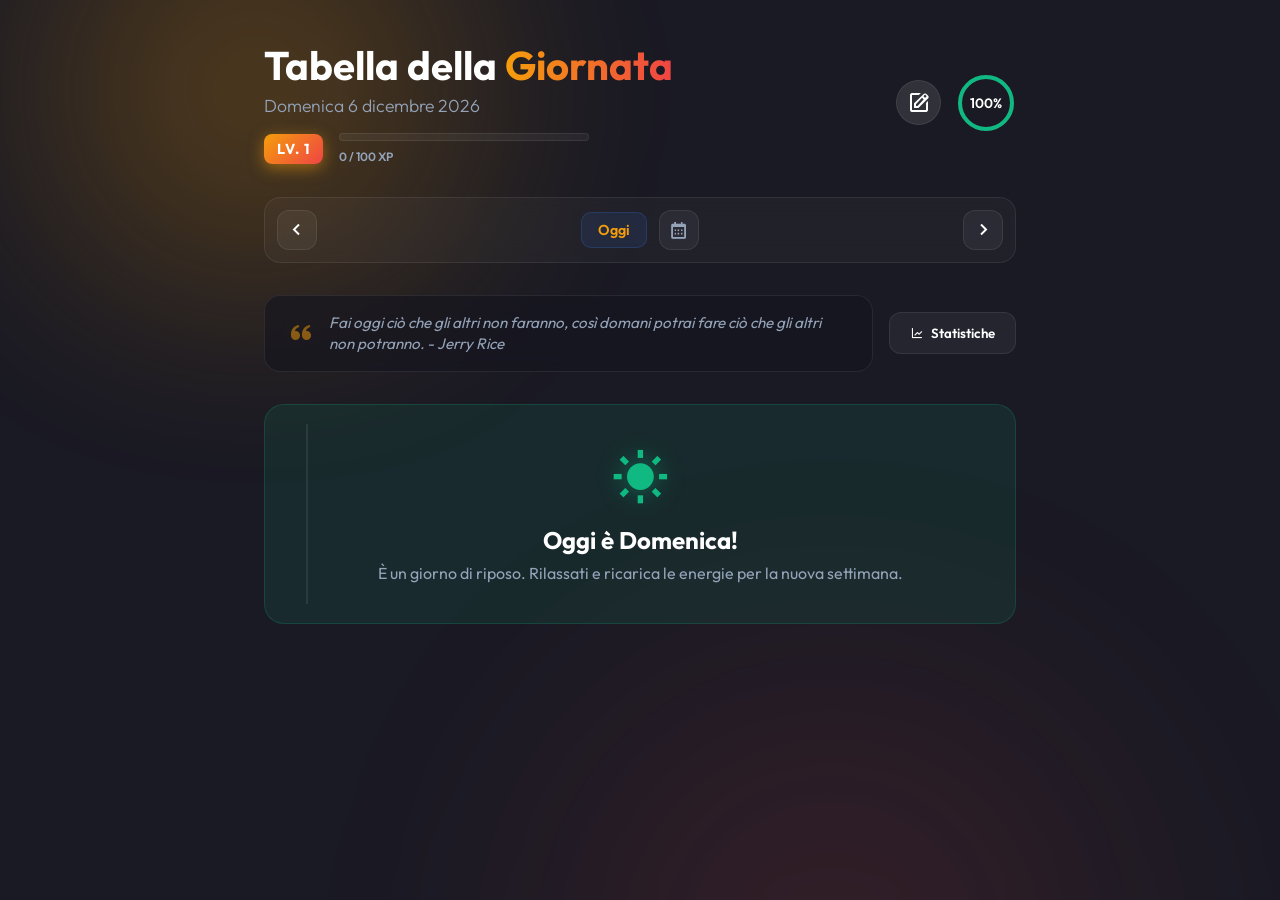
==== commit ef23903f: "a a" ====
--- a/index.html
+++ b/index.html
@@ -27,6 +27,15 @@
             <div class="header-left">
                 <h1>Tabella della <span class="highlight">Giornata</span></h1>
                 <p id="date-display" class="date-display">Caricamento data...</p>
+                <div class="gamification-header">
+                    <div class="level-badge" id="level-badge">LV. 1</div>
+                    <div class="xp-container" title="Esperienza">
+                        <div class="xp-bar-bg">
+                            <div class="xp-bar-fill" id="xp-bar-fill" style="width: 0%"></div>
+                        </div>
+                        <span id="xp-text" class="xp-text">0 / 100 XP</span>
+                    </div>
+                </div>
             </div>
             <div class="header-right">
                 <button class="icon-btn" id="edit-btn" title="Modifica Tabella">
@@ -60,6 +69,51 @@
             </button>
         </nav>
 
+        <div class="top-widgets">
+            <div id="quote-widget" class="quote-widget">
+                <i class='bx bxs-quote-alt-left quote-icon'></i>
+                <p id="quote-text" class="quote-text">Sii il cambiamento che vuoi vedere nel mondo.</p>
+            </div>
+
+            <div class="stats-controls">
+                <button class="icon-btn-text" id="stats-toggle-btn">
+                    <i class='bx bx-line-chart'></i> Statistiche
+                </button>
+            </div>
+        </div>
+
+        <div id="stats-panel" class="stats-panel">
+            <div class="stats-grid">
+                <div class="stat-card">
+                    <div class="stat-icon"><i class='bx bx-check-double'></i></div>
+                    <div class="stat-info">
+                        <span class="stat-value" id="stat-total-completed">0</span>
+                        <span class="stat-label">Task Totali</span>
+                    </div>
+                </div>
+                <div class="stat-card">
+                    <div class="stat-icon"><i class='bx bx-flame'></i></div>
+                    <div class="stat-info">
+                        <span class="stat-value" id="stat-streak">0</span>
+                        <span class="stat-label">Giorni Streak</span>
+                    </div>
+                </div>
+                <div class="stat-card">
+                    <div class="stat-icon"><i class='bx bx-trophy'></i></div>
+                    <div class="stat-info">
+                        <span class="stat-value" id="stat-rank">Bronzo</span>
+                        <span class="stat-label">Grado</span>
+                    </div>
+                </div>
+            </div>
+            <div class="weekly-chart-wrapper">
+                <div class="chart-header">Attività Ultimi 7 Giorni</div>
+                <div class="week-chart" id="week-chart">
+                    <!-- Injected by JS -->
+                </div>
+            </div>
+        </div>
+
         <main>
             <div class="schedule-list" id="schedule-list">
                 <!-- Tasks injected by JavaScript -->
@@ -81,11 +135,17 @@
             </div>
 
             <div class="modal-tabs">
-                <button class="modal-tab-btn active" data-edit-day="standard">Standard</button>
-                <button class="modal-tab-btn" data-edit-day="mercoledi">Mercoledì</button>
-                <button class="modal-tab-btn" data-edit-day="venerdi">Venerdì</button>
+                <button class="modal-tab-btn" data-edit-day="lunedi">Lun</button>
+                <button class="modal-tab-btn" data-edit-day="martedi">Mar</button>
+                <button class="modal-tab-btn" data-edit-day="mercoledi">Mer</button>
+                <button class="modal-tab-btn" data-edit-day="giovedi">Gio</button>
+                <button class="modal-tab-btn" data-edit-day="venerdi">Ven</button>
+                <button class="modal-tab-btn" data-edit-day="sabato">Sab</button>
+                <button class="modal-tab-btn" data-edit-day="domenica">Dom</button>
+                <button class="modal-tab-btn" data-edit-day="recurring"
+                    title="Eventi che si ripetono">Ricorrenze</button>
                 <button class="modal-tab-btn highlight-tab" id="specific-date-tab" data-edit-day="specific">Evento
-                    Singolo (Data)</button>
+                    (Data)</button>
             </div>
 
             <div class="modal-body">
--- a/style.css
+++ b/style.css
@@ -625,8 +625,17 @@
 .modal-tabs {
     display: flex;
     background: rgba(0, 0, 0, 0.3);
-    padding: 1rem 2rem 0;
+    padding: 0.5rem 1rem 0;
     border-bottom: 1px solid var(--card-border);
+    overflow-x: auto;
+    -webkit-overflow-scrolling: touch;
+    scrollbar-width: none;
+    /* Firefox */
+}
+
+.modal-tabs::-webkit-scrollbar {
+    display: none;
+    /* Safari and Chrome */
 }
 
 .modal-tab-btn {
@@ -913,6 +922,378 @@
     }
 }
 
+/* --- GAMIFICATION & CREATIVE FEATURES --- */
+
+.gamification-header {
+    margin-top: 1rem;
+    display: flex;
+    align-items: center;
+    gap: 1rem;
+    animation: fadeIn 1s ease backwards;
+    animation-delay: 0.4s;
+}
+
+.level-badge {
+    background: linear-gradient(135deg, var(--gradient-start), var(--gradient-end));
+    color: white;
+    padding: 0.4rem 0.8rem;
+    border-radius: 8px;
+    font-weight: 700;
+    font-size: 0.9rem;
+    box-shadow: 0 4px 15px var(--accent-glow);
+    text-transform: uppercase;
+    letter-spacing: 1px;
+}
+
+.xp-container {
+    flex: 1;
+    max-width: 250px;
+}
+
+.xp-bar-bg {
+    height: 8px;
+    background: rgba(255, 255, 255, 0.05);
+    border-radius: 4px;
+    overflow: hidden;
+    border: 1px solid var(--card-border);
+    margin-bottom: 4px;
+}
+
+.xp-bar-fill {
+    height: 100%;
+    background: linear-gradient(to right, var(--gradient-start), var(--gradient-end));
+    width: 0%;
+    transition: width 1s cubic-bezier(0.34, 1.56, 0.64, 1);
+    box-shadow: 0 0 10px var(--accent-glow);
+}
+
+.xp-text {
+    font-size: 0.75rem;
+    color: var(--text-secondary);
+    font-weight: 600;
+}
+
+.top-widgets {
+    display: flex;
+    justify-content: space-between;
+    align-items: center;
+    margin-top: 1rem;
+    margin-bottom: 2rem;
+    gap: 1rem;
+}
+
+.quote-widget {
+    flex: 1;
+    background: var(--card-bg);
+    border: 1px solid var(--card-border);
+    padding: 1rem 1.5rem;
+    border-radius: 16px;
+    display: flex;
+    align-items: center;
+    gap: 1rem;
+    backdrop-filter: blur(10px);
+}
+
+.quote-icon {
+    font-size: 1.5rem;
+    color: var(--accent);
+    opacity: 0.5;
+}
+
+.quote-text {
+    font-style: italic;
+    font-size: 0.95rem;
+    color: var(--text-secondary);
+    line-height: 1.4;
+}
+
+.icon-btn-text {
+    background: rgba(255, 255, 255, 0.05);
+    border: 1px solid var(--card-border);
+    color: var(--text-primary);
+    padding: 0.75rem 1.25rem;
+    border-radius: 12px;
+    display: flex;
+    align-items: center;
+    gap: 0.5rem;
+    cursor: pointer;
+    transition: all 0.3s;
+    font-weight: 600;
+}
+
+.icon-btn-text:hover {
+    background: rgba(255, 255, 255, 0.1);
+    transform: translateY(-2px);
+}
+
+.stats-panel {
+    display: none;
+    background: var(--card-bg);
+    border: 1px solid var(--card-border);
+    border-radius: 20px;
+    padding: 1.5rem;
+    margin-bottom: 2rem;
+    backdrop-filter: blur(20px);
+    animation: slideDownFade 0.5s ease;
+}
+
+.stats-panel.active {
+    display: block;
+}
+
+.stats-grid {
+    display: grid;
+    grid-template-columns: repeat(3, 1fr);
+    gap: 1rem;
+    margin-bottom: 1.5rem;
+}
+
+.stat-card {
+    background: rgba(0, 0, 0, 0.2);
+    padding: 1rem;
+    border-radius: 16px;
+    display: flex;
+    align-items: center;
+    gap: 1rem;
+    border: 1px solid var(--card-border);
+}
+
+.stat-icon {
+    width: 40px;
+    height: 40px;
+    background: rgba(59, 130, 246, 0.1);
+    color: var(--accent);
+    border-radius: 12px;
+    display: flex;
+    align-items: center;
+    justify-content: center;
+    font-size: 1.25rem;
+}
+
+.stat-info {
+    display: flex;
+    flex-direction: column;
+}
+
+.stat-value {
+    font-size: 1.25rem;
+    font-weight: 700;
+    color: var(--text-primary);
+}
+
+.stat-label {
+    font-size: 0.75rem;
+    color: var(--text-secondary);
+    text-transform: uppercase;
+    letter-spacing: 0.5px;
+}
+
+.weekly-chart-wrapper {
+    background: rgba(0, 0, 0, 0.1);
+    padding: 1rem;
+    border-radius: 16px;
+}
+
+.chart-header {
+    font-size: 0.9rem;
+    font-weight: 600;
+    margin-bottom: 1rem;
+    color: var(--text-secondary);
+    text-align: center;
+}
+
+.week-chart {
+    display: flex;
+    align-items: flex-end;
+    justify-content: space-around;
+    height: 100px;
+    gap: 8px;
+    padding-bottom: 5px;
+}
+
+.chart-column {
+    flex: 1;
+    display: flex;
+    flex-direction: column;
+    align-items: center;
+    gap: 8px;
+    height: 100%;
+    justify-content: flex-end;
+}
+
+.chart-bar {
+    width: 60%;
+    background: linear-gradient(to top, var(--gradient-start), var(--gradient-end));
+    border-radius: 4px;
+    min-height: 4px;
+    transition: height 1s ease;
+    box-shadow: 0 4px 10px var(--accent-glow);
+}
+
+.chart-day {
+    font-size: 0.7rem;
+    color: var(--text-secondary);
+}
+
+/* Actions UI */
+.task-actions {
+    display: flex;
+    align-items: center;
+    gap: 0.5rem;
+}
+
+/* Pomodoro UI */
+.focus-btn {
+    background: rgba(255, 255, 255, 0.05);
+    border: 1px solid var(--card-border);
+    color: var(--text-secondary);
+    width: 36px;
+    height: 36px;
+    border-radius: 10px;
+    display: flex;
+    align-items: center;
+    justify-content: center;
+    cursor: pointer;
+    transition: all 0.3s;
+}
+
+.focus-btn:hover {
+    color: #ef4444;
+    background: rgba(239, 68, 68, 0.1);
+    border-color: rgba(239, 68, 68, 0.2);
+}
+
+.focus-btn.active {
+    background: #ef4444;
+    color: white;
+    box-shadow: 0 0 15px rgba(239, 68, 68, 0.4);
+    animation: pulseFocus 2s infinite;
+}
+
+@keyframes pulseFocus {
+    0% {
+        transform: scale(1);
+        box-shadow: 0 0 10px rgba(239, 68, 68, 0.5);
+    }
+
+    50% {
+        transform: scale(1.05);
+        box-shadow: 0 0 20px rgba(239, 68, 68, 0.7);
+    }
+
+    100% {
+        transform: scale(1);
+        box-shadow: 0 0 10px rgba(239, 68, 68, 0.5);
+    }
+}
+
+.timer-overlay {
+    position: fixed;
+    bottom: 2rem;
+    right: 2rem;
+    background: rgba(15, 15, 25, 0.9);
+    backdrop-filter: blur(15px);
+    border: 1px solid #ef4444;
+    padding: 1rem 1.5rem;
+    border-radius: 20px;
+    display: flex;
+    align-items: center;
+    gap: 1rem;
+    box-shadow: 0 10px 30px rgba(0, 0, 0, 0.5);
+    z-index: 2000;
+    animation: slideInRightOverlay 0.5s cubic-bezier(0.175, 0.885, 0.32, 1.275);
+}
+
+.timer-display {
+    font-size: 1.5rem;
+    font-weight: 700;
+    font-family: monospace;
+    color: #ef4444;
+}
+
+.timer-close {
+    background: transparent;
+    border: none;
+    color: var(--text-secondary);
+    cursor: pointer;
+    font-size: 1.2rem;
+}
+
+@keyframes slideInRightOverlay {
+    from {
+        transform: translateX(100%);
+        opacity: 0;
+    }
+
+    to {
+        transform: translateX(0);
+        opacity: 1;
+    }
+}
+
+@media (max-width: 600px) {
+    .stats-grid {
+        grid-template-columns: 1fr;
+    }
+
+    .top-widgets {
+        flex-direction: column;
+    }
+
+    .quote-widget {
+        width: 100%;
+    }
+}
+
+/* Recurring Events UI */
+.recurring-row {
+    display: grid;
+    grid-template-columns: 100px 1fr 1fr 120px 45px;
+    gap: 10px;
+    align-items: center;
+    background: rgba(255, 255, 255, 0.03);
+    padding: 1rem;
+    border-radius: 12px;
+    border: 1px solid var(--card-border);
+    margin-bottom: 0.5rem;
+}
+
+.recurring-row select,
+.recurring-row input {
+    background: rgba(0, 0, 0, 0.4);
+    border: 1px solid var(--card-border);
+    color: var(--text-primary);
+    padding: 0.5rem;
+    border-radius: 6px;
+    font-size: 0.9rem;
+}
+
+.recurring-badge {
+    color: var(--accent);
+    font-size: 0.8rem;
+    display: flex;
+    align-items: center;
+    gap: 4px;
+    margin-top: 4px;
+    font-weight: 600;
+}
+
+.recurring-icon {
+    font-size: 1rem;
+    opacity: 0.8;
+}
+
+@media (max-width: 768px) {
+    .recurring-row {
+        grid-template-columns: 1fr 1fr;
+        gap: 15px;
+    }
+
+    .recurring-row .remove-task-btn {
+        grid-column: span 2;
+    }
+}
+
 /* Toast Notifications */
 .toast-container {
     position: fixed;
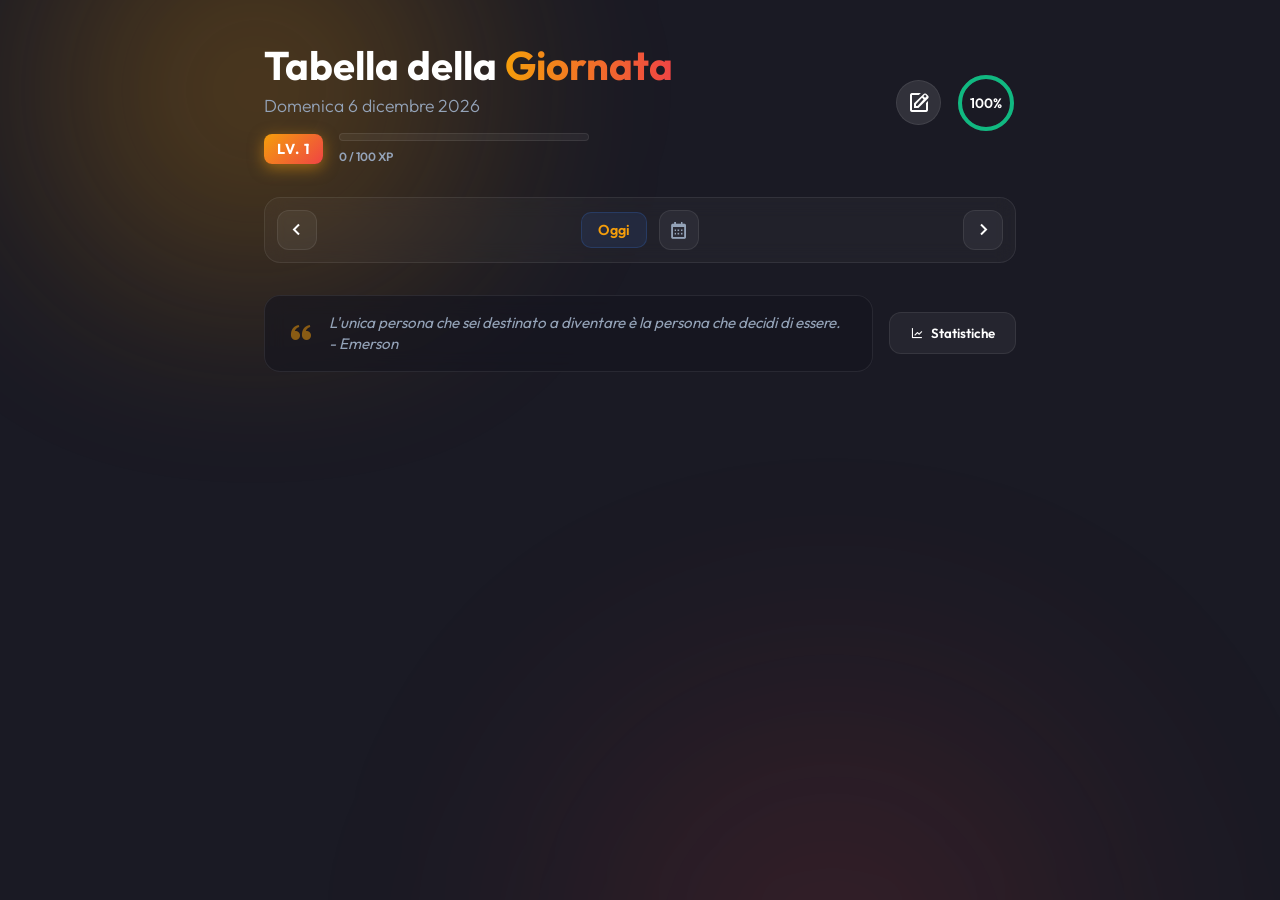
==== commit 1a11a553: "a a" ====
--- a/index.html
+++ b/index.html
@@ -13,6 +13,10 @@
     <!-- PWA Manifest -->
     <link rel="manifest" href="manifest.json">
     <meta name="theme-color" content="#3b82f6">
+    <meta name="apple-mobile-web-app-capable" content="yes">
+    <meta name="apple-mobile-web-app-status-bar-style" content="black-translucent">
+    <meta name="apple-mobile-web-app-title" content="La Mia Giornata">
+    <meta name="mobile-web-app-capable" content="yes">
     <link rel="apple-touch-icon"
         href="data:image/svg+xml;utf8,<svg xmlns='http://www.w3.org/2000/svg' viewBox='0 0 100 100'><rect width='100' height='100' rx='20' fill='%233b82f6'/><text x='50%' y='50%' font-size='60' text-anchor='middle' dominant-baseline='central' fill='white'>📅</text></svg>">
 </head>
@@ -112,68 +116,81 @@
                     <!-- Injected by JS -->
                 </div>
             </div>
+            <div class="dashboard-extras">
+                <div class="highlights-container">
+                    <h3><i class='bx bx-star'></i> In Evidenza</h3>
+                    <div id="upcoming-events-list" class="upcoming-events-list">
+                        <p class="empty-msg">Nessun evento speciale in arrivo.</p>
+                    </div>
+                </div>
+
+                <div class="reflection-container">
+                    <h3><i class='bx bx-edit-alt'></i> Riflessione del Giorno</h3>
+                    <textarea id="daily-reflection"
+                        placeholder="Cosa hai imparato oggi? Per cosa sei grato?"></textarea>
+                </div>
+            </div>
+
+            <main>
+                <div class="schedule-list" id="schedule-list">
+                    <!-- Tasks injected by JavaScript -->
+                </div>
+                <div class="all-done-message" id="all-done-message">
+                    <i class='bx bxs-party'></i>
+                    <h3>Giornata Completata!</h3>
+                    <p>Ottimo lavoro. Hai completato tutte le attività previste per oggi.</p>
+                </div>
+            </main>
         </div>
 
-        <main>
-            <div class="schedule-list" id="schedule-list">
-                <!-- Tasks injected by JavaScript -->
-            </div>
-            <div class="all-done-message" id="all-done-message">
-                <i class='bx bxs-party'></i>
-                <h3>Giornata Completata!</h3>
-                <p>Ottimo lavoro. Hai completato tutte le attività previste per oggi.</p>
-            </div>
-        </main>
-    </div>
+        <!-- Edit Modal -->
+        <div class="modal-overlay" id="edit-modal">
+            <div class="modal-content">
+                <div class="modal-header">
+                    <h2>Modifica <span class="highlight">Tabella</span></h2>
+                    <button class="close-btn" id="close-modal-btn"><i class='bx bx-x'></i></button>
+                </div>
 
-    <!-- Edit Modal -->
-    <div class="modal-overlay" id="edit-modal">
-        <div class="modal-content">
-            <div class="modal-header">
-                <h2>Modifica <span class="highlight">Tabella</span></h2>
-                <button class="close-btn" id="close-modal-btn"><i class='bx bx-x'></i></button>
-            </div>
+                <div class="modal-tabs">
+                    <button class="modal-tab-btn" data-edit-day="lunedi">Lun</button>
+                    <button class="modal-tab-btn" data-edit-day="martedi">Mar</button>
+                    <button class="modal-tab-btn" data-edit-day="mercoledi">Mer</button>
+                    <button class="modal-tab-btn" data-edit-day="giovedi">Gio</button>
+                    <button class="modal-tab-btn" data-edit-day="venerdi">Ven</button>
+                    <button class="modal-tab-btn" data-edit-day="sabato">Sab</button>
+                    <button class="modal-tab-btn" data-edit-day="domenica">Dom</button>
+                    <button class="modal-tab-btn" data-edit-day="recurring"
+                        title="Eventi che si ripetono">Ricorrenze</button>
+                    <button class="modal-tab-btn highlight-tab" id="specific-date-tab" data-edit-day="specific">Evento
+                        (Data)</button>
+                </div>
 
-            <div class="modal-tabs">
-                <button class="modal-tab-btn" data-edit-day="lunedi">Lun</button>
-                <button class="modal-tab-btn" data-edit-day="martedi">Mar</button>
-                <button class="modal-tab-btn" data-edit-day="mercoledi">Mer</button>
-                <button class="modal-tab-btn" data-edit-day="giovedi">Gio</button>
-                <button class="modal-tab-btn" data-edit-day="venerdi">Ven</button>
-                <button class="modal-tab-btn" data-edit-day="sabato">Sab</button>
-                <button class="modal-tab-btn" data-edit-day="domenica">Dom</button>
-                <button class="modal-tab-btn" data-edit-day="recurring"
-                    title="Eventi che si ripetono">Ricorrenze</button>
-                <button class="modal-tab-btn highlight-tab" id="specific-date-tab" data-edit-day="specific">Evento
-                    (Data)</button>
-            </div>
+                <div class="modal-body">
+                    <div id="edit-tasks-container" class="edit-tasks-container">
+                        <!-- Tasks injected by JavaScript -->
+                    </div>
+                    <button class="add-task-btn" id="add-task-btn">
+                        <i class='bx bx-plus'></i> Aggiungi Attività
+                    </button>
+                </div>
 
-            <div class="modal-body">
-                <div id="edit-tasks-container" class="edit-tasks-container">
-                    <!-- Tasks injected by JavaScript -->
-                </div>
-                <button class="add-task-btn" id="add-task-btn">
-                    <i class='bx bx-plus'></i> Aggiungi Attività
-                </button>
-            </div>
-
-            <div class="modal-footer">
-                <div class="footer-left" style="display:flex; gap:0.5rem; flex:1;">
-                    <button class="btn btn-secondary" id="export-btn" title="Esporta Dati"><i
-                            class='bx bx-export'></i></button>
-                    <button class="btn btn-secondary" id="import-btn" title="Importa Dati"><i
-                            class='bx bx-import'></i></button>
-                    <input type="file" id="import-file-input" accept=".json" style="display:none">
-                </div>
-                <div class="footer-right" style="display:flex; gap:1rem;">
-                    <button class="btn btn-secondary" id="cancel-edit-btn">Annulla</button>
-                    <button class="btn btn-primary" id="save-edit-btn">Salva Modifiche</button>
+                <div class="modal-footer">
+                    <div class="footer-left" style="display:flex; gap:0.5rem; flex:1;">
+                        <button class="btn btn-secondary" id="export-btn" title="Esporta Dati"><i
+                                class='bx bx-export'></i></button>
+                        <button class="btn btn-secondary" id="import-btn" title="Importa Dati"><i
+                                class='bx bx-import'></i></button>
+                        <input type="file" id="import-file-input" accept=".json" style="display:none">
+                    </div>
+                    <div class="footer-right" style="display:flex; gap:1rem;">
+                        <button class="btn btn-secondary" id="cancel-edit-btn">Annulla</button>
+                        <button class="btn btn-primary" id="save-edit-btn">Salva Modifiche</button>
+                    </div>
                 </div>
             </div>
         </div>
-    </div>
 
-    <script src="script.js"></script>
+        <script src="script.js"></script>
 </body>
 
 </html>
--- a/style.css
+++ b/style.css
@@ -628,14 +628,18 @@
     padding: 0.5rem 1rem 0;
     border-bottom: 1px solid var(--card-border);
     overflow-x: auto;
+    white-space: nowrap;
     -webkit-overflow-scrolling: touch;
-    scrollbar-width: none;
-    /* Firefox */
+    gap: 0.5rem;
 }
 
 .modal-tabs::-webkit-scrollbar {
-    display: none;
-    /* Safari and Chrome */
+    height: 4px;
+}
+
+.modal-tabs::-webkit-scrollbar-thumb {
+    background: var(--accent);
+    border-radius: 10px;
 }
 
 .modal-tab-btn {
@@ -648,6 +652,8 @@
     cursor: pointer;
     transition: all 0.3s ease;
     border-bottom: 3px solid transparent;
+    flex-shrink: 0;
+    white-space: nowrap;
 }
 
 .modal-tab-btn:hover {
@@ -1358,4 +1364,291 @@
         transform: translateX(100%);
         opacity: 0;
     }
+}
+
+/* Dashboard Extras (Highlights & Reflection) */
+.dashboard-extras {
+    display: grid;
+    grid-template-columns: 1fr 1fr;
+    gap: 1.5rem;
+    margin-bottom: 2rem;
+}
+
+@media (max-width: 768px) {
+    .dashboard-extras {
+        grid-template-columns: 1fr;
+    }
+}
+
+.highlights-container,
+.reflection-container {
+    background: var(--card-bg);
+    backdrop-filter: blur(10px);
+    border: 1px solid var(--card-border);
+    border-radius: 1.5rem;
+    padding: 1.5rem;
+}
+
+.highlights-container h3,
+.reflection-container h3 {
+    font-size: 1.1rem;
+    margin-bottom: 1rem;
+    display: flex;
+    align-items: center;
+    gap: 0.5rem;
+    color: var(--accent);
+}
+
+.upcoming-events-list {
+    display: flex;
+    flex-direction: column;
+    gap: 0.8rem;
+}
+
+.upcoming-event-item {
+    display: flex;
+    align-items: center;
+    gap: 1rem;
+    padding: 0.8rem;
+    background: rgba(255, 255, 255, 0.05);
+    border-radius: 1rem;
+    transition: transform 0.2s;
+}
+
+.upcoming-event-item:hover {
+    transform: translateX(5px);
+    background: rgba(255, 255, 255, 0.08);
+}
+
+.event-date-badge {
+    background: var(--accent);
+    color: white;
+    padding: 0.3rem 0.6rem;
+    border-radius: 0.5rem;
+    font-size: 0.8rem;
+    font-weight: 700;
+    min-width: 45px;
+    text-align: center;
+}
+
+.event-info-mini {
+    flex: 1;
+}
+
+.event-title-mini {
+    font-weight: 600;
+    font-size: 0.95rem;
+    display: block;
+}
+
+.event-days-left {
+    font-size: 0.8rem;
+    color: var(--text-secondary);
+}
+
+/* Reflection area */
+#daily-reflection {
+    width: 100%;
+    height: 100px;
+    background: rgba(0, 0, 0, 0.2);
+    border: 1px solid var(--card-border);
+    border-radius: 1rem;
+    padding: 1rem;
+    color: var(--text-primary);
+    font-family: inherit;
+    font-size: 0.95rem;
+    resize: none;
+    transition: all 0.3s ease;
+}
+
+#daily-reflection:focus {
+    outline: none;
+    border-color: var(--accent);
+    background: rgba(0, 0, 0, 0.3);
+}
+
+/* Categories & Types */
+.category-tag {
+    font-size: 0.75rem;
+    padding: 2px 8px;
+    border-radius: 10px;
+    margin-left: 8px;
+    text-transform: uppercase;
+    font-weight: 700;
+}
+
+.cat-tag-birthday {
+    background: rgba(244, 114, 182, 0.2);
+    color: #f472b6;
+}
+
+.cat-tag-health {
+    background: rgba(248, 113, 113, 0.2);
+    color: #f87171;
+}
+
+.cat-tag-work {
+    background: rgba(59, 130, 246, 0.2);
+    color: #3b82f6;
+}
+
+.cat-tag-personal {
+    background: rgba(16, 185, 129, 0.2);
+    color: #10b981;
+}
+
+.task-card.event-cat-birthday {
+    border-left: 4px solid #f472b6;
+}
+
+.task-card.event-cat-health {
+    border-left: 4px solid #f87171;
+}
+
+.task-card.event-cat-work {
+    border-left: 4px solid #3b82f6;
+}
+
+.task-card.event-cat-personal {
+    border-left: 4px solid #10b981;
+}
+
+/* --- MOBILE OPTIMIZATIONS (Advanced Support) --- */
+
+@media (max-width: 480px) {
+    :root {
+        --container-padding: 1rem;
+    }
+
+    .container {
+        padding: 1.5rem var(--container-padding);
+    }
+
+    h1 {
+        font-size: 1.8rem;
+    }
+
+    .header-left p {
+        font-size: 0.9rem;
+    }
+
+    /* Larger touch targets for mobile */
+    .nav-btn,
+    .icon-btn,
+    .add-task-btn,
+    .btn {
+        min-height: 48px;
+        min-width: 48px;
+        display: flex !important;
+        align-items: center;
+        justify-content: center;
+    }
+
+    .nav-btn i {
+        font-size: 1.8rem;
+    }
+
+    /* Modal Mobile Adjustments */
+    .modal-content {
+        width: 95% !important;
+        margin: 10px auto;
+        padding: 1.2rem;
+        max-height: 90vh;
+        overflow-y: auto;
+    }
+
+    .modal-tabs {
+        padding-bottom: 8px;
+        margin-bottom: 1rem;
+        overflow-x: auto;
+        -webkit-overflow-scrolling: touch;
+        display: flex;
+        gap: 0.5rem;
+    }
+
+    .modal-tab-btn {
+        padding: 0.8rem 1.2rem;
+        font-size: 1rem;
+        flex-shrink: 0;
+        white-space: nowrap;
+    }
+
+    .edit-task-row,
+    .recurring-row {
+        flex-direction: column;
+        gap: 0.8rem;
+        padding: 1rem;
+        background: rgba(255, 255, 255, 0.03);
+        border-radius: 12px;
+        position: relative;
+    }
+
+    .edit-time,
+    .rec-time,
+    .rec-start {
+        width: 100% !important;
+        font-size: 1.1rem;
+    }
+
+    .edit-title,
+    .rec-title {
+        width: 100%;
+        font-size: 1.1rem;
+        font-weight: 600;
+    }
+
+    .remove-task-btn {
+        position: absolute;
+        top: 10px;
+        right: 10px;
+        background: rgba(239, 68, 68, 0.1) !important;
+        padding: 5px;
+        border-radius: 8px;
+    }
+
+    .modal-footer {
+        flex-direction: column;
+        gap: 1rem;
+    }
+
+    .footer-left,
+    .footer-right {
+        width: 100%;
+        justify-content: center !important;
+    }
+
+    .footer-right .btn {
+        flex: 1;
+    }
+
+    /* XP Bar Mobile */
+    .gamification-header {
+        flex-direction: column;
+        align-items: flex-start;
+        gap: 5px;
+    }
+
+    .xp-container {
+        width: 140px;
+    }
+
+    /* Agenda List */
+    .task-card {
+        padding: 1.2rem;
+    }
+
+    .task-time {
+        font-size: 0.9rem;
+    }
+
+    .task-title {
+        font-size: 1.1rem;
+    }
+}
+
+/* Fix for notch/safe areas on modern phones */
+@supports (padding: env(safe-area-inset-top)) {
+    body {
+        padding: env(safe-area-inset-top) env(safe-area-inset-right) env(safe-area-inset-bottom) env(safe-area-inset-left);
+    }
 }
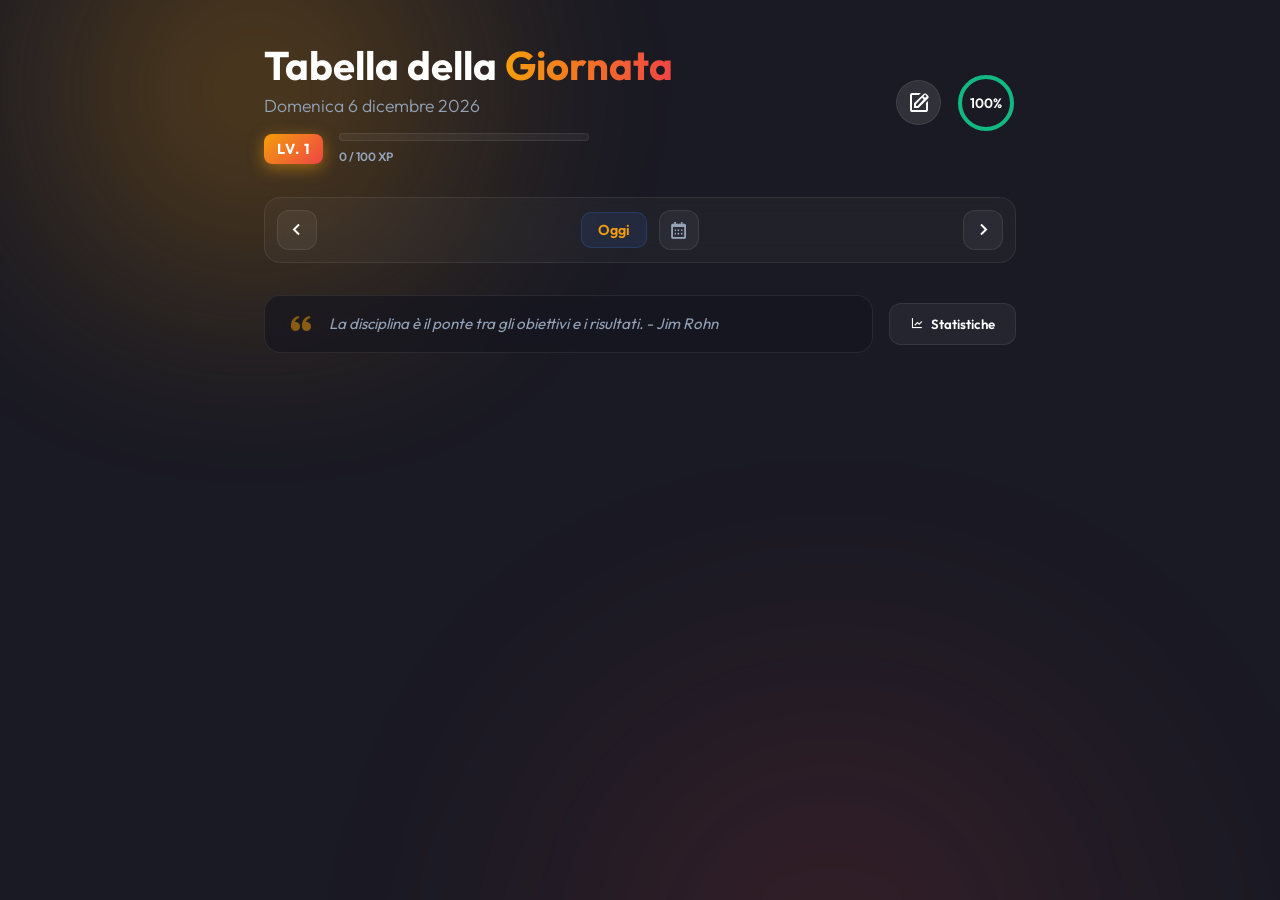
==== commit d59a8060: "a a" ====
--- a/index.html
+++ b/index.html
@@ -110,6 +110,12 @@
                     </div>
                 </div>
             </div>
+            <div class="trophy-case">
+                <h3><i class='bx bx-trophy'></i> I Tuoi Traguardi</h3>
+                <div id="badge-list" class="badge-list">
+                    <p class="empty-msg">Sblocca badge completando la tua routine!</p>
+                </div>
+            </div>
             <div class="weekly-chart-wrapper">
                 <div class="chart-header">Attività Ultimi 7 Giorni</div>
                 <div class="week-chart" id="week-chart">
